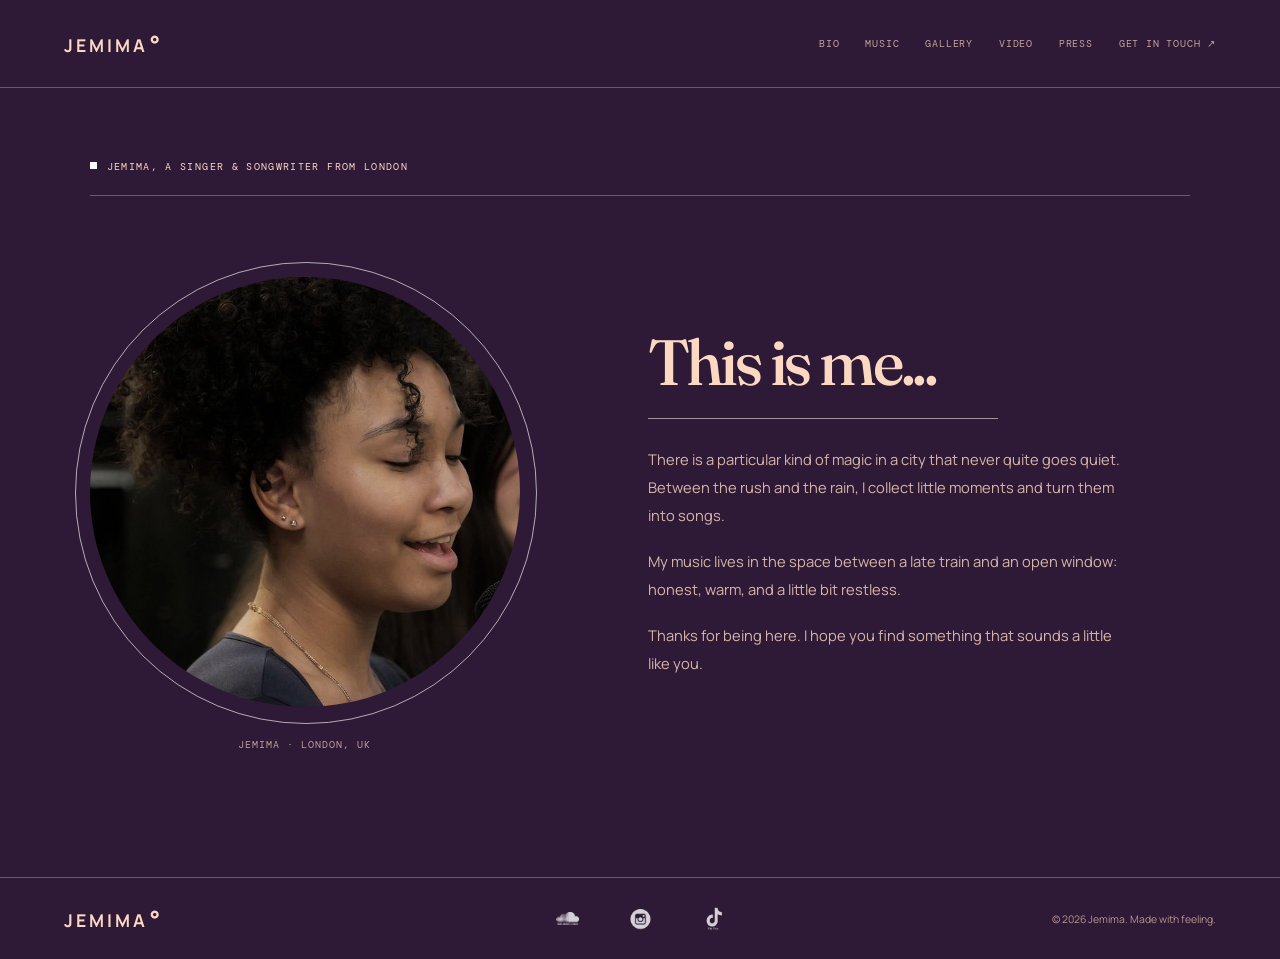
==== bio.html @ 63a0048b "Initial site" ====
<!doctype html>
<html lang="en">
  <head>
    <meta charset="utf-8" />
    <meta name="viewport" content="width=device-width, initial-scale=1" />
    <title>Bio | Jemima</title>
    <link rel="preconnect" href="https://fonts.googleapis.com" />
    <link rel="preconnect" href="https://fonts.gstatic.com" crossorigin />
    <link
      href="https://fonts.googleapis.com/css2?family=DM+Mono:wght@400;500&family=Fraunces:opsz,wght@9..144,500;9..144,600&family=Manrope:wght@400;500;600;700&display=swap"
      rel="stylesheet"
    />
    <link rel="stylesheet" href="page.css" />
  </head>
  <body class="bio-page">
    <header class="page-header">
      <a class="wordmark" href="index.html">JEMIMA<span>°</span></a>
      <nav class="page-nav" aria-label="Artist pages">
        <a href="bio.html" aria-current="page">Bio</a>
        <a href="music.html">Music</a>
        <a href="gallery.html">Gallery</a>
        <a href="video.html">Video</a>
        <a href="press.html">Press</a>
        <a class="nav-link" href="mailto:hello@jemimamusic.com"
          >Get in touch <span>↗</span></a
        >
      </nav>
    </header>

    <main class="bio-main">
      <div class="bio-heading">
        <p class="eyebrow">Jemima, a singer & songwriter from London</p>
      </div>
      <div class="bio-layout">
        <figure class="bio-portrait">
          <div class="bio-image-frame">
            <img src="Pictures/bio2.png?v=1" alt="Jemima" />
          </div>
          <figcaption><br />Jemima · London, UK</figcaption>
        </figure>
        <div class="bio-copy">
          <h2>This is me...</h2>
          <div class="bio-rule"></div>
          <p>
            There is a particular kind of magic in a city that never quite goes
            quiet. Between the rush and the rain, I collect little moments and
            turn them into songs.
          </p>
          <p>
            My music lives in the space between a late train and an open window:
            honest, warm, and a little bit restless.
          </p>
          <p>
            Thanks for being here. I hope you find something that sounds a
            little like you.
          </p>
        </div>
      </div>
    </main>
    <footer class="site-footer page-footer">
      <a class="wordmark" href="index.html">JEMIMA<span>°</span></a>
      <p>© 2026 Jemima. Made with feeling.</p>
      <div class="footer-links">
        <a
          href="https://soundcloud.com/jemima-loosen"
          target="_blank"
          rel="noreferrer"
          aria-label="SoundCloud"
        >
          <img src="Pictures/SoundCloud.png" alt="SoundCloud" />
        </a>
        <a
          href="https://www.instagram.com/jemima.loosen/"
          target="_blank"
          rel="noreferrer"
          aria-label="Instagram"
        >
          <img src="Pictures/Instagramm.png" alt="Instagram" />
        </a>
        <a
          href="https://www.tiktok.com/@jem456.x"
          target="_blank"
          rel="noreferrer"
          aria-label="TikTok"
        >
          <img src="Pictures/TikTok.png" alt="TikTok" />
        </a>
      </div>
    </footer>
  </body>
</html>
---- page.css ----
:root {
  --ink: #fbd8c2;
  --paper: #2e1a36;
  --warm-white: #fbfaf6;
  --lime: #fbfaf6;
  --coral: #fbfaf6;
  --muted: rgba(251, 250, 246, 0.72);
  --serif: "Fraunces", Georgia, serif;
  --sans: "Manrope", sans-serif;
  --mono: "DM Mono", monospace;
}
* {
  box-sizing: border-box;
}
html {
  scroll-behavior: smooth;
}
body {
  background: #2e1a36;
  color: #fbd8c2;
  font-family: var(--sans);
  margin: 0;
}
a {
  color: inherit;
  text-decoration: none;
}
.page-header {
  align-items: center;
  border-bottom: 1px solid rgba(251, 250, 246, 0.28);
  display: flex;
  justify-content: space-between;
  padding: 28px 5vw;
}
.wordmark {
  font-size: 1.1rem;
  font-weight: 700;
  letter-spacing: 0.17em;
}
.wordmark span {
  color: #fbd8c2;
  font-size: 1.4rem;
  margin-left: 2px;
}
.page-nav {
  display: flex;
  gap: 26px;
}
.page-nav a {
  font-family: var(--mono);
  font-size: 0.62rem;
  letter-spacing: 0.08em;
  opacity: 0.58;
  text-transform: uppercase;
}
.page-nav a:hover,
.page-nav a[aria-current="page"] {
  color: #fbd8c2;
  opacity: 1;
}
.page-main {
  margin: 0 auto;
  max-width: 1180px;
  padding: 10vh 7vw 15vh;
}
.eyebrow {
  font-family: var(--mono);
  font-size: 0.65rem;
  letter-spacing: 0.13em;
  margin: 0 0 24px;
  text-transform: uppercase;
}
.eyebrow::before {
  background: var(--coral);
  content: "";
  display: inline-block;
  height: 7px;
  margin: 0 10px 1px 0;
  width: 7px;
}
h1,
h2 {
  font-family: var(--serif);
  font-weight: 500;
  letter-spacing: -0.05em;
  line-height: 0.95;
}
h1 {
  font-size: clamp(4rem, 10vw, 9rem);
  margin: 0 0 35px;
  max-width: 850px;
}
h2 {
  font-size: clamp(2.6rem, 5vw, 5rem);
  margin: 0 0 25px;
}
em {
  color: #fbd8c2;
  font-style: normal;
}
.page-intro {
  color: #fbd8c2;
  font-size: 1rem;
  line-height: 1.9;
  max-width: 490px;
}
.press-photo {
  display: block;
  height: 520px;
  margin-top: 60px;
  max-width: 760px;
  object-fit: cover;
  width: 100%;
}
.page-button {
  background: #fbfaf6;
  color: #fbd8c2;
  display: inline-flex;
  font-size: 0.72rem;
  font-weight: 700;
  gap: 28px;
  margin-top: 25px;
  padding: 16px 20px;
}
.page-grid {
  align-items: start;
  display: grid;
  gap: 8vw;
  grid-template-columns: 1fr 1fr;
  margin-top: 70px;
}
.page-photo {
  background: url("Pictures/Start.png") center/cover;
  min-height: 520px;
}
.page-copy p {
  color: #fbd8c2;
  font-size: 0.92rem;
  line-height: 1.9;
  max-width: 470px;
}
.track-list {
  border-top: 1px solid rgba(251, 250, 246, 0.28);
  margin-top: 55px;
  max-width: 760px;
}
.track {
  align-items: center;
  border-bottom: 1px solid rgba(251, 250, 246, 0.28);
  display: flex;
  justify-content: space-between;
  padding: 24px 0;
}
.track-details {
  align-items: center;
  display: flex;
  gap: 20px;
  min-width: 0;
}
.track-image {
  aspect-ratio: 1;
  display: block;
  flex: none;
  height: 88px;
  object-fit: cover;
  width: 88px;
}
.track strong {
  font-family: var(--serif);
  font-size: 1.7rem;
  font-weight: 500;
}
.track span {
  color: #fbd8c2;
  font-family: var(--mono);
  font-size: 0.62rem;
}
.gallery-grid {
  display: grid;
  gap: 18px;
  grid-template-columns: repeat(2, 1fr);
  margin-top: 60px;
}
.gallery-grid figure {
  margin: 0;
}
.gallery-grid img {
  display: block;
  height: 430px;
  object-fit: cover;
  width: 100%;
}
.gallery-grid figure:nth-child(2) img {
  filter: saturate(0.7);
}
.gallery-grid figcaption {
  color: #fbd8c2;
  font-family: var(--mono);
  font-size: 0.62rem;
  letter-spacing: 0.08em;
  margin-top: 12px;
  text-transform: uppercase;
}
.video-grid {
  display: grid;
  gap: 18px;
  grid-template-columns: repeat(3, 1fr);
  margin-top: 60px;
}
.video-grid figure {
  margin: 0;
}
.video-grid video {
  aspect-ratio: 16 / 9;
  background: #0c0910;
  display: block;
  object-fit: cover;
  width: 100%;
}
.video-grid figcaption {
  color: #fbd8c2;
  font-family: var(--mono);
  font-size: 0.62rem;
  letter-spacing: 0.08em;
  margin-top: 12px;
  text-transform: uppercase;
}
.contact-box {
  background: #fbfaf6;
  margin-top: 60px;
  max-width: 760px;
  padding: 50px;
}
.contact-box a {
  border-bottom: 1px solid #803971;
  color: #fbd8c2;
  font-family: var(--serif);
  font-size: clamp(2rem, 4vw, 4rem);
}
.page-footer {
  align-items: center;
  border-top: 1px solid rgba(251, 250, 246, 0.28);
  display: grid;
  grid-template-columns: 1fr auto 1fr;
  padding: 25px 5vw;
}
.page-footer > .wordmark {
  grid-column: 1;
}
.page-footer p {
  color: #fbd8c2;
  font-size: 0.65rem;
  grid-column: 3;
  justify-self: end;
  margin: 0;
  opacity: 0.65;
}
.page-footer .footer-links {
  align-items: center;
  display: flex;
  gap: 50px;
  grid-column: 2;
  grid-row: 1;
}
.page-footer .footer-links a {
  display: block;
  opacity: 0.8;
  transition:
    opacity 0.2s,
    transform 0.2s;
}
.page-footer .footer-links a:hover {
  opacity: 1;
  transform: translateY(-2px);
}
.page-footer .footer-links img {
  display: block;
  height: 23px;
  object-fit: contain;
  width: 23px;
}
@media (max-width: 720px) {
  .page-header {
    align-items: start;
    flex-direction: column;
    gap: 22px;
    padding: 22px 7vw;
  }
  .page-nav {
    flex-wrap: wrap;
    gap: 14px 18px;
  }
  .page-main {
    padding: 8vh 7vw 13vh;
  }
  .page-grid,
  .gallery-grid,
  .video-grid {
    display: flex;
    flex-direction: column;
  }
  .page-photo {
    min-height: 420px;
    width: 100%;
  }
  .press-photo {
    height: 420px;
  }
  .gallery-grid img {
    height: 360px;
  }
  .contact-box {
    padding: 35px 25px;
  }
  .track-details {
    gap: 14px;
  }
  .track-image {
    height: 64px;
    width: 64px;
  }
  .page-footer {
    align-items: start;
    flex-direction: column;
    gap: 14px;
  }
}

.bio-page {
  background: #2e1a36;
  color: #fbd8c2;
  min-height: 100vh;
}
.bio-page .page-header {
  border-bottom: 1px solid rgba(251, 250, 246, 0.28);
}
.bio-page .wordmark span,
.bio-page .page-nav a:hover,
.bio-page .page-nav a[aria-current="page"] {
  color: #fbd8c2;
}
.bio-page .page-nav a {
  color: #fbd8c2;
  opacity: 0.72;
}
.bio-main {
  margin: 0 auto;
  max-width: 1320px;
  padding: 8vh 7vw 14vh;
}
.bio-heading {
  align-items: center;
  border-bottom: 1px solid rgba(251, 250, 246, 0.28);
  display: flex;
  justify-content: space-between;
  padding-bottom: 22px;
}
.bio-page .eyebrow {
  margin: 0;
}
.bio-page .eyebrow::before {
  background: #fbfaf6;
}
.bio-number {
  font-family: var(--mono);
  font-size: 0.62rem;
  letter-spacing: 0.1em;
  margin: 0;
  opacity: 0.68;
}
.bio-layout {
  align-items: center;
  display: grid;
  gap: 10vw;
  grid-template-columns: minmax(280px, 430px) minmax(0, 1fr);
  padding-top: 9vh;
}
.bio-copy h1 {
  color: #fbd8c2;
  font-size: clamp(3.8rem, 7.5vw, 8.5rem);
  margin-bottom: 38px;
  max-width: 780px;
}
.bio-copy em {
  color: #fbd8c2;
  font-style: italic;
}
.bio-rule {
  background: rgba(251, 250, 246, 0.55);
  height: 1px;
  margin-bottom: 27px;
  max-width: 350px;
}
.bio-copy p {
  color: #fbd8c2;
  font-size: 0.92rem;
  line-height: 1.9;
  margin-bottom: 18px;
  max-width: 480px;
  opacity: 0.82;
}
.bio-portrait {
  margin: 0;
}
.bio-image-frame {
  position: relative;
}
.bio-image-frame::before {
  border: 1px solid rgba(251, 250, 246, 0.65);
  border-radius: 50%;
  content: "";
  height: calc(100% + 30px);
  left: -15px;
  position: absolute;
  top: -15px;
  width: calc(100% + 30px);
}
.bio-image-frame img {
  aspect-ratio: 1;
  border-radius: 50%;
  display: block;
  filter: saturate(0.75);
  height: auto;
  object-fit: cover;
  position: relative;
  width: 100%;
}
.bio-portrait figcaption {
  font-family: var(--mono);
  font-size: 0.6rem;
  letter-spacing: 0.1em;
  margin-top: 18px;
  opacity: 0.7;
  text-align: center;
  text-transform: uppercase;
}
.bio-page .page-footer {
  border-color: rgba(251, 250, 246, 0.28);
}
.bio-page .page-footer p {
  color: #fbd8c2;
  opacity: 0.65;
}

@media (max-width: 720px) {
  .bio-main {
    padding-top: 6vh;
  }
  .bio-layout {
    display: flex;
    flex-direction: column;
    gap: 60px;
    padding-top: 7vh;
  }
  .bio-copy h1 {
    font-size: clamp(3.6rem, 16vw, 6rem);
  }
  .bio-portrait {
    align-self: end;
    max-width: 86%;
  }
  .bio-portrait img {
    height: auto;
  }
}
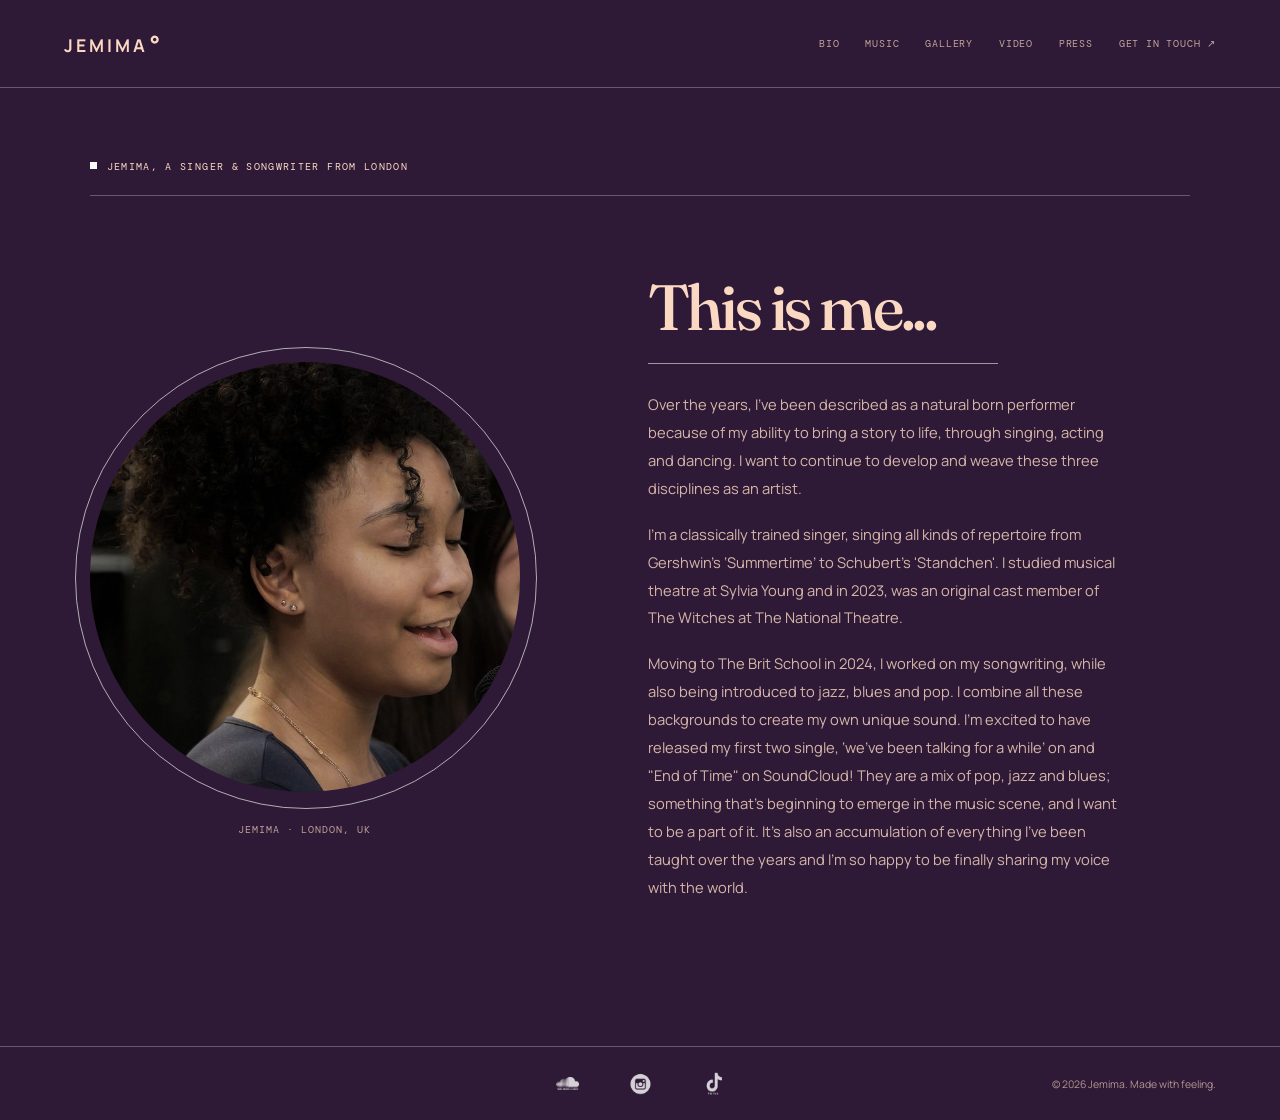
==== commit baaa0a94: "new file:   Pictures/IMG_7648.JPG 	deleted:    Pictures/unused/17aa6aa1-c7eb-419d-a68d-2fbb0ceecc9f." ====
--- a/bio.html
+++ b/bio.html
@@ -21,7 +21,7 @@
         <a href="gallery.html">Gallery</a>
         <a href="video.html">Video</a>
         <a href="press.html">Press</a>
-        <a class="nav-link" href="mailto:hello@jemimamusic.com"
+        <a class="nav-link" href="mailto:jemimamusic10@gmail.com"
           >Get in touch <span>↗</span></a
         >
       </nav>
@@ -42,23 +42,32 @@
           <h2>This is me...</h2>
           <div class="bio-rule"></div>
           <p>
-            There is a particular kind of magic in a city that never quite goes
-            quiet. Between the rush and the rain, I collect little moments and
-            turn them into songs.
+            Over the years, I’ve been described as a natural born performer
+            because of my ability to bring a story to life, through singing,
+            acting and dancing. I want to continue to develop and weave these
+            three disciplines as an artist.
           </p>
           <p>
-            My music lives in the space between a late train and an open window:
-            honest, warm, and a little bit restless.
+            I’m a classically trained singer, singing all kinds of repertoire
+            from Gershwin’s ‘Summertime’ to Schubert's 'Standchen'. I studied
+            musical theatre at Sylvia Young and in 2023, was an original cast
+            member of The Witches at The National Theatre.
           </p>
           <p>
-            Thanks for being here. I hope you find something that sounds a
-            little like you.
+            Moving to The Brit School in 2024, I worked on my songwriting, while
+            also being introduced to jazz, blues and pop. I combine all these
+            backgrounds to create my own unique sound. I’m excited to have
+            released my first two single, ‘we’ve been talking for a while’ on
+            and "End of Time" on SoundCloud! They are a mix of pop, jazz and
+            blues; something that’s beginning to emerge in the music scene, and
+            I want to be a part of it. It's also an accumulation of everything
+            I’ve been taught over the years and I’m so happy to be finally
+            sharing my voice with the world.
           </p>
         </div>
       </div>
     </main>
     <footer class="site-footer page-footer">
-      <a class="wordmark" href="index.html">JEMIMA<span>°</span></a>
       <p>© 2026 Jemima. Made with feeling.</p>
       <div class="footer-links">
         <a
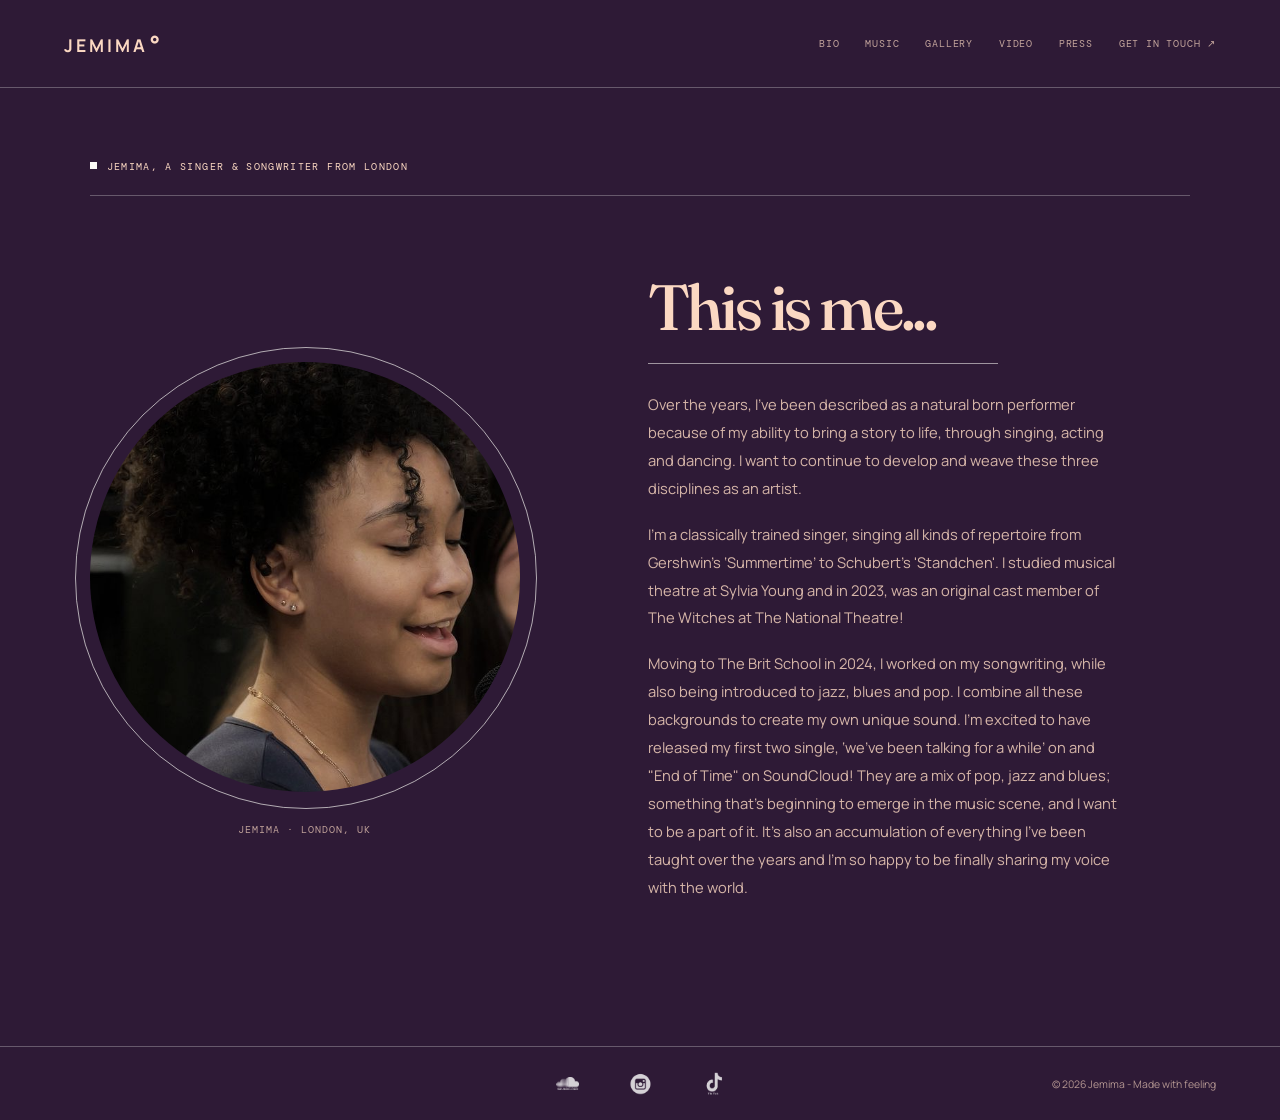
==== commit 06926b95: "updated website" ====
--- a/bio.html
+++ b/bio.html
@@ -51,7 +51,7 @@
             I’m a classically trained singer, singing all kinds of repertoire
             from Gershwin’s ‘Summertime’ to Schubert's 'Standchen'. I studied
             musical theatre at Sylvia Young and in 2023, was an original cast
-            member of The Witches at The National Theatre.
+            member of The Witches at The National Theatre!
           </p>
           <p>
             Moving to The Brit School in 2024, I worked on my songwriting, while
@@ -68,7 +68,7 @@
       </div>
     </main>
     <footer class="site-footer page-footer">
-      <p>© 2026 Jemima. Made with feeling.</p>
+      <p>© 2026 Jemima - Made with feeling</p>
       <div class="footer-links">
         <a
           href="https://soundcloud.com/jemima-loosen"
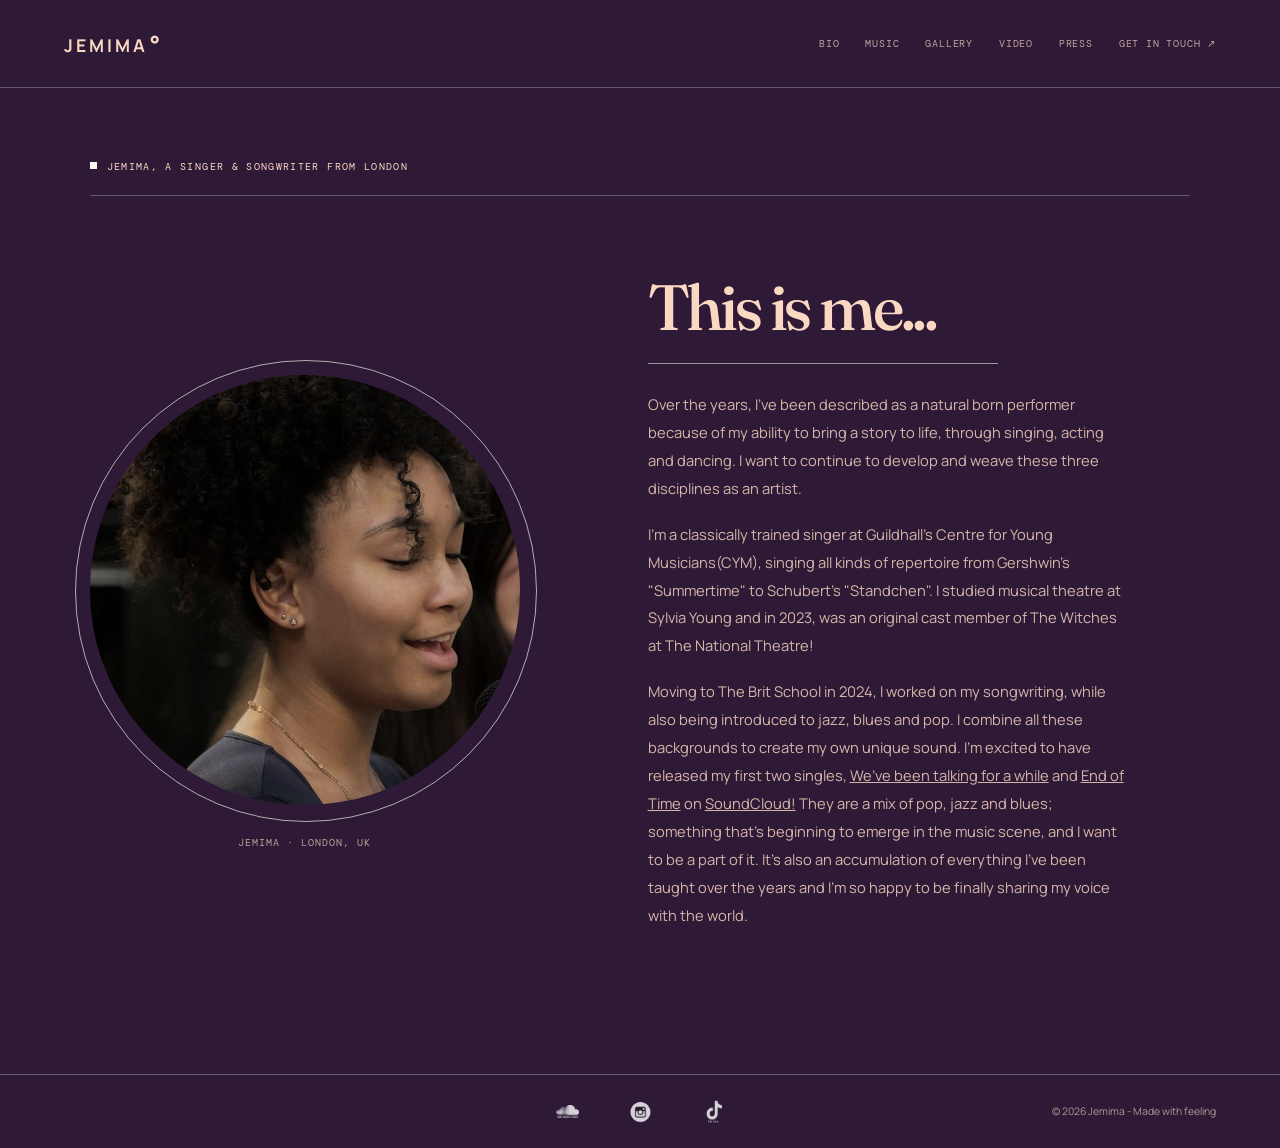
==== commit e9d0d1fe: "update latest" ====
--- a/bio.html
+++ b/bio.html
@@ -48,8 +48,9 @@
             three disciplines as an artist.
           </p>
           <p>
-            I’m a classically trained singer, singing all kinds of repertoire
-            from Gershwin’s ‘Summertime’ to Schubert's 'Standchen'. I studied
+            I’m a classically trained singer at Guildhall's Centre for Young Musicians(CYM), 
+            singing all kinds of repertoire
+            from Gershwin’s "Summertime" to Schubert's "Standchen". I studied
             musical theatre at Sylvia Young and in 2023, was an original cast
             member of The Witches at The National Theatre!
           </p>
@@ -57,8 +58,22 @@
             Moving to The Brit School in 2024, I worked on my songwriting, while
             also being introduced to jazz, blues and pop. I combine all these
             backgrounds to create my own unique sound. I’m excited to have
-            released my first two single, ‘we’ve been talking for a while’ on
-            and "End of Time" on SoundCloud! They are a mix of pop, jazz and
+            released my first two singles, 
+            <a href="https://soundcloud.com/jemima-loosen/weve-been-talking-for-a-while" 
+            style="text-decoration: underline";
+            target= "_blank"
+            >We’ve been talking for a while</a>
+            and 
+            <a href="https://soundcloud.com/jemima-loosen/end-of-time" 
+            style="text-decoration: underline";
+            target= "_blank"
+            >End of Time</a>
+              on 
+              <a href="https://soundcloud.com/jemima-loosen" 
+              style="text-decoration: underline";
+              target="_blank"
+              >SoundCloud!</a>
+              They are a mix of pop, jazz and
             blues; something that’s beginning to emerge in the music scene, and
             I want to be a part of it. It's also an accumulation of everything
             I’ve been taught over the years and I’m so happy to be finally
